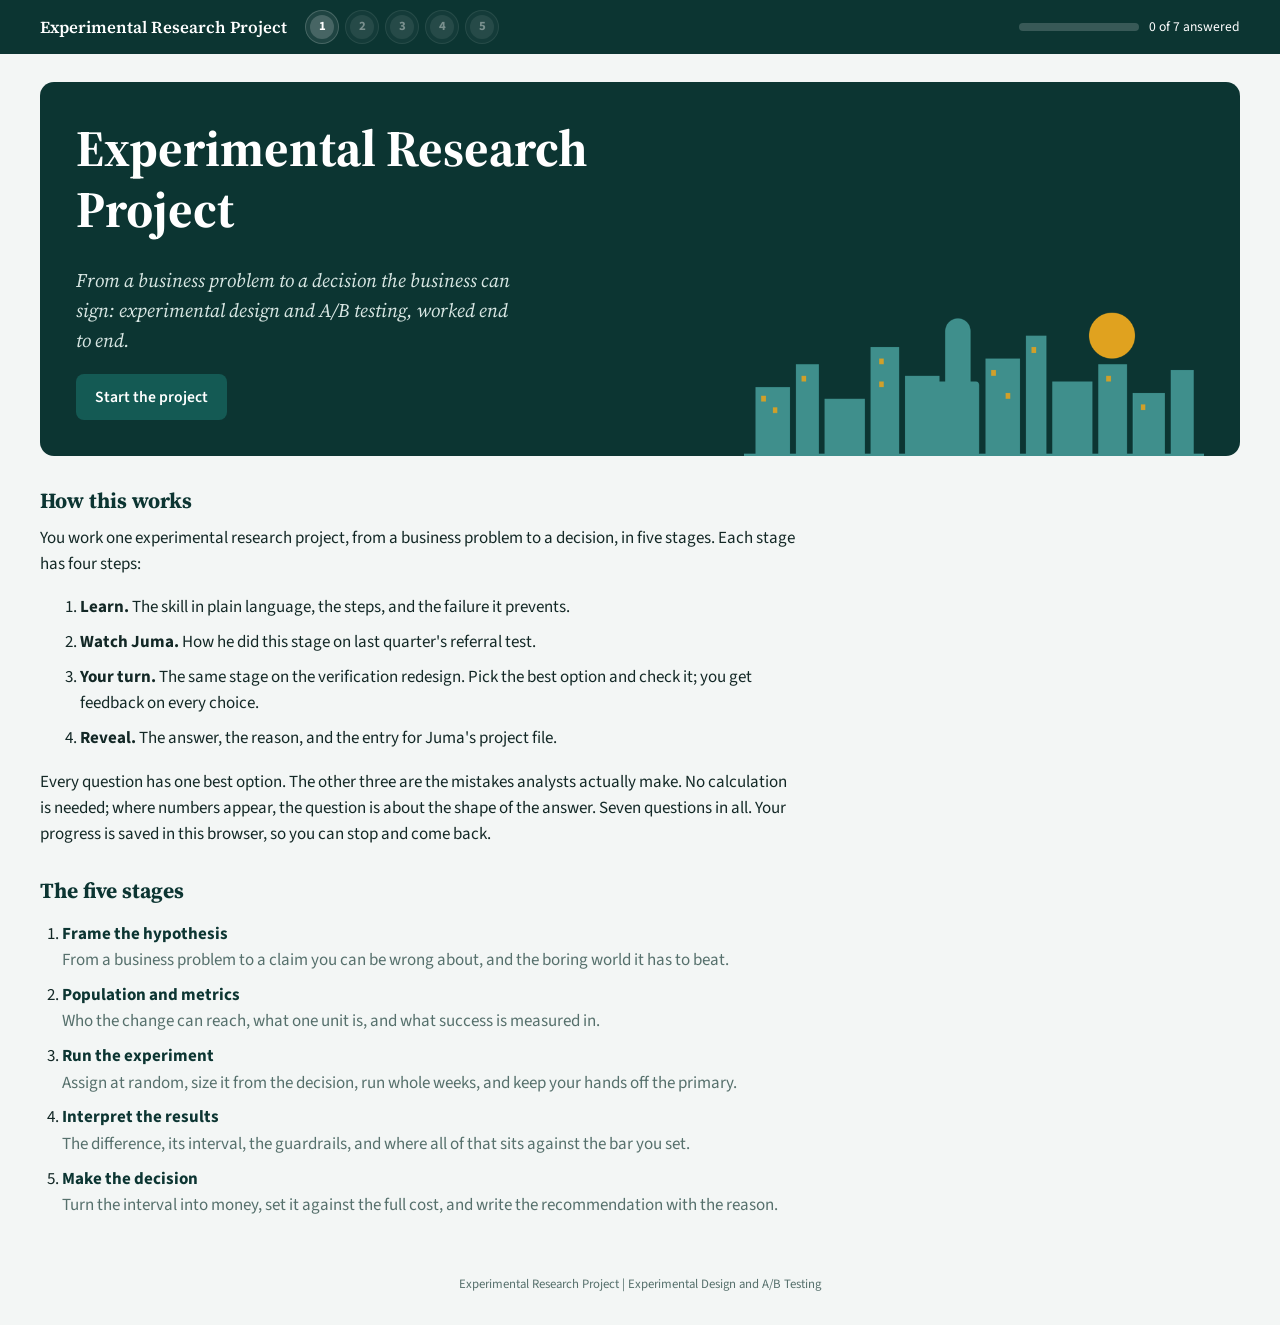
==== index.html @ 9e8434bf "Add site files" ====
<!DOCTYPE html>
<html lang="en">
<head>
  <meta charset="utf-8">
  <meta name="viewport" content="width=device-width, initial-scale=1">
  <title>Experimental Research Project | Experimental Design and A/B Testing</title>
  <meta name="description" content="A self-paced interactive activity: take a business problem at Tuma, a Nairobi mobile wallet, through hypothesis, population and metrics, running the experiment, interpretation and the decision.">
  <meta name="theme-color" content="#0c3532">
  <link rel="icon" href="data:image/svg+xml,%3Csvg xmlns='http://www.w3.org/2000/svg' viewBox='0 0 100 100'%3E%3Ctext y='.9em' font-size='90'%3E%F0%9F%A7%AA%3C/text%3E%3C/svg%3E">
  <link rel="preconnect" href="https://fonts.googleapis.com">
  <link rel="preconnect" href="https://fonts.gstatic.com" crossorigin>
  <link rel="stylesheet" href="https://fonts.googleapis.com/css2?family=Source+Sans+3:wght@400;600;700&family=Source+Serif+4:ital,opsz,wght@0,8..60,600;0,8..60,700;1,8..60,400&display=swap">
  <link rel="stylesheet" href="assets/style.css">
</head>
<body>
  <a class="skip" href="#main">Skip to content</a>
  <div id="app">
    <noscript>
      <p style="padding:24px">This activity needs JavaScript. Please enable it in your browser and reload the page.</p>
    </noscript>
  </div>
  <script src="assets/data.js"></script>
  <script src="assets/app.js"></script>
</body>
</html>
---- assets/style.css ----
:root {
  --deep: #0c3532;
  --teal: #145a54;
  --teal-2: #2f7e76;
  --mist: #e6eeec;
  --paper: #ffffff;
  --page: #f3f6f5;
  --ink: #132826;
  --muted: #56706c;
  --line: #d3dfdc;
  --amber: #e2a12e;
  --amber-soft: #fbf1dc;
  --ok: #1b7446;
  --ok-soft: #e4f3ea;
  --bad: #a8321f;
  --bad-soft: #fbe9e5;
  --info-soft: #e6eff7;
  --info: #24527a;
  --serif: "Source Serif 4", Georgia, "Times New Roman", serif;
  --sans: "Source Sans 3", "Segoe UI", Roboto, Helvetica, Arial, sans-serif;
  --radius: 10px;
}

* { box-sizing: border-box; }
html { -webkit-text-size-adjust: 100%; scroll-padding-top: 90px; }
body {
  margin: 0;
  font-family: var(--sans);
  font-size: 17px;
  line-height: 1.55;
  color: var(--ink);
  background: var(--page);
}
img { max-width: 100%; height: auto; }
h1, h2, h3, h4 { font-family: var(--serif); line-height: 1.2; margin: 0 0 .5em; color: var(--deep); }
h1 { font-size: clamp(1.7rem, 3.5vw, 2.4rem); }
h2 { font-size: 1.35rem; }
h3 { font-size: 1.08rem; }
h4 { font-size: 1rem; margin-bottom: .25em; }
p { margin: 0 0 .9em; }
h1:focus, [tabindex="-1"]:focus { outline: none; }
:focus-visible { outline: 3px solid var(--amber); outline-offset: 2px; }

.sr-only {
  position: absolute; width: 1px; height: 1px; padding: 0; margin: -1px;
  overflow: hidden; clip: rect(0 0 0 0); white-space: nowrap; border: 0;
}
.skip { position: absolute; left: -999px; top: 0; background: var(--amber); color: var(--deep); padding: 8px 12px; z-index: 10; }
.skip:focus { left: 8px; }

.muted { color: var(--muted); }
.small { font-size: .9rem; }

/* header */
.top { background: var(--deep); color: #fff; position: sticky; top: 0; z-index: 5; }
.top-inner {
  max-width: 1240px; margin: 0 auto; padding: 10px 20px;
  display: flex; align-items: center; gap: 18px; flex-wrap: wrap;
}
.brand {
  font-family: var(--serif); font-size: 1.05rem; font-weight: 600;
  color: #fff; background: none; border: 0; padding: 4px 0; cursor: pointer;
}
.pills { list-style: none; margin: 0; padding: 0; display: flex; gap: 6px; flex-wrap: wrap; }
.pill {
  display: inline-flex; align-items: center; gap: 8px;
  background: rgba(255,255,255,.08); color: #fff;
  border: 1px solid rgba(255,255,255,.18); border-radius: 999px;
  padding: 4px 12px 4px 4px; font: inherit; font-size: .85rem; cursor: pointer;
}
.pill:hover:not(:disabled) { background: rgba(255,255,255,.16); }
.pill-num {
  width: 24px; height: 24px; border-radius: 50%;
  display: inline-grid; place-items: center;
  background: rgba(255,255,255,.18); font-weight: 700; font-size: .8rem;
}
.pill.is-current { background: var(--amber); color: var(--deep); border-color: var(--amber); }
.pill.is-current .pill-num { background: var(--deep); color: #fff; }
.pill.is-done .pill-num { background: var(--teal-2); }
.pill.is-locked { opacity: .45; cursor: not-allowed; }
.meter { margin-left: auto; display: flex; align-items: center; gap: 10px; font-size: .85rem; }
.meter-bar { width: 120px; height: 8px; background: rgba(255,255,255,.18); border-radius: 99px; overflow: hidden; }
.meter-bar span { display: block; height: 100%; background: var(--amber); }

.pill:not(.is-current) .pill-label { position: absolute; width: 1px; height: 1px; overflow: hidden; clip: rect(0 0 0 0); white-space: nowrap; }
.pill:not(.is-current) { padding: 4px; }
@media (max-width: 480px) {
  .pill .pill-label { position: absolute; width: 1px; height: 1px; overflow: hidden; clip: rect(0 0 0 0); white-space: nowrap; }
  .pill { padding: 4px; }
}
@media (max-width: 560px) {
  .meter { margin-left: 0; width: 100%; }
  .meter-bar { flex: 1; }
}

/* layout */
.layout { max-width: 1240px; margin: 0 auto; padding: 28px 20px 40px; }
.layout.with-file { display: grid; grid-template-columns: minmax(0, 1fr) 320px; gap: 28px; align-items: start; }
@media (max-width: 960px) { .layout.with-file { grid-template-columns: minmax(0, 1fr); } }
.main { min-width: 0; }
.foot { text-align: center; font-size: .8rem; color: var(--muted); padding: 0 20px 30px; }

/* buttons */
.btn {
  font: inherit; font-weight: 600; font-size: .98rem;
  border-radius: 8px; padding: 10px 18px; cursor: pointer;
  border: 1px solid transparent; min-height: 44px;
}
.btn:disabled { opacity: .45; cursor: not-allowed; }
.btn-primary { background: var(--teal); color: #fff; }
.btn-primary:hover:not(:disabled) { background: var(--deep); }
.btn-quiet { background: var(--paper); color: var(--teal); border-color: var(--line); }
.btn-quiet:hover:not(:disabled) { border-color: var(--teal); }
.btn-ghost-light { background: transparent; color: #fff; border-color: rgba(255,255,255,.4); }
.btn.small { font-size: .88rem; min-height: 38px; padding: 6px 12px; }
.actions { display: flex; gap: 12px; flex-wrap: wrap; margin-top: 18px; }
.nav-row {
  display: flex; justify-content: space-between; align-items: center; gap: 12px; flex-wrap: wrap;
  margin-top: 32px; padding-top: 20px; border-top: 1px solid var(--line);
}
.hint { color: var(--muted); font-size: .92rem; }

/* home */
.hero-band {
  background: var(--deep); color: #fff; border-radius: 14px;
  padding: 36px 36px 0; display: grid; grid-template-columns: 1.4fr 1fr; gap: 24px; align-items: end;
}
.hero-band h1 { color: #fff; font-size: clamp(2rem, 5vw, 3.2rem); }
.hero-text { padding-bottom: 36px; }
.lede { font-family: var(--serif); font-style: italic; font-size: 1.2rem; color: #d8e6e3; max-width: 44ch; }
.lede.dark { color: var(--muted); max-width: 70ch; }
.hero-art { display: block; align-self: end; }
@media (max-width: 760px) {
  .hero-band { grid-template-columns: 1fr; padding: 28px 22px 0; }
  .hero-text { padding-bottom: 0; }
}
.howto { max-width: 760px; margin: 32px 0 0; }
.howto h2 { margin-top: 1.4em; }
.how-steps li, .stage-list li { margin-bottom: .5em; }
.stage-list { padding-left: 1.3em; }
.stage-list strong { display: block; color: var(--deep); }
.stage-list span { color: var(--muted); }

/* setting */
.stats { list-style: none; padding: 0; margin: 20px 0; display: grid; grid-template-columns: repeat(auto-fit, minmax(140px, 1fr)); gap: 12px; }
.stats li { background: var(--deep); color: #fff; border-radius: var(--radius); padding: 16px; }
.stats strong { display: block; font-family: var(--serif); font-size: 1.7rem; }
.stats span { font-size: .88rem; color: #cfe0dc; }
.problem {
  background: var(--amber-soft); border-radius: var(--radius); padding: 20px;
  display: grid; grid-template-columns: 200px 1fr; gap: 20px; align-items: center;
}
.persona {
  margin-top: 20px; background: var(--paper); border: 1px solid var(--line); border-radius: var(--radius);
  padding: 20px; display: grid; grid-template-columns: 150px 1fr; gap: 20px; align-items: start;
}
.avatar { width: 150px; border-radius: 50%; }
.avatar-sm { width: 44px; height: 44px; border-radius: 50%; background: var(--mist); flex: none; }
@media (max-width: 640px) {
  .problem, .persona { grid-template-columns: 1fr; }
  .problem img { max-width: 220px; }
  .avatar { width: 110px; }
}

/* stage */
.stage-head { display: flex; gap: 16px; align-items: center; margin-bottom: 18px; }
.stage-head h1 { margin: 0; }
.badge {
  width: 52px; height: 52px; border-radius: 50%; background: var(--deep); color: #fff;
  display: grid; place-items: center; font-family: var(--serif); font-size: 1.5rem; font-weight: 700; flex: none;
}
.kicker { font-size: .85rem; color: var(--muted); margin: 0 0 4px; }
.tagline { font-family: var(--serif); font-style: italic; font-size: 1.12rem; color: var(--teal); }

.steps { display: flex; gap: 8px; flex-wrap: wrap; margin-bottom: 24px; }
.step {
  display: inline-flex; align-items: center; gap: 8px;
  font: inherit; font-size: .95rem; font-weight: 600;
  background: var(--paper); color: var(--ink); border: 1px solid var(--line);
  border-radius: 8px; padding: 8px 14px; cursor: pointer; min-height: 44px;
}
.step-num {
  width: 22px; height: 22px; border-radius: 50%; background: var(--mist); color: var(--deep);
  display: inline-grid; place-items: center; font-size: .78rem;
}
.step.is-current { background: var(--deep); color: #fff; border-color: var(--deep); }
.step.is-current .step-num { background: var(--amber); }
.step:disabled { opacity: .5; cursor: not-allowed; }

.grid-2 { display: grid; grid-template-columns: minmax(0, 1.5fr) minmax(0, 1fr); gap: 24px; align-items: start; }
@media (max-width: 760px) { .grid-2 { grid-template-columns: 1fr; } }
.panel-dark { background: var(--deep); color: #eaf2f0; border-radius: var(--radius); padding: 20px 22px; }
.panel-dark h3 { color: #fff; }
.panel-dark ol { margin: 0; padding-left: 1.2em; }
.panel-dark li { margin-bottom: .45em; }
.failure { background: var(--amber-soft); border-radius: var(--radius); padding: 16px 18px; margin-top: 18px; }
.failure p { margin: 0; }
.result { background: var(--mist); border-radius: var(--radius); padding: 12px 16px; }
.artifact-head { display: flex; align-items: center; gap: 12px; margin-bottom: 10px; }
.artifact-head h3 { margin: 0; }
.artifact { margin: 0; display: grid; grid-template-columns: minmax(90px, 40%) 1fr; }
.artifact dt, .artifact dd { padding: 8px 0; border-top: 1px solid rgba(255,255,255,.14); margin: 0; font-size: .92rem; }
.artifact dt { color: var(--amber); font-weight: 600; padding-right: 10px; }

/* questions */
.question {
  background: var(--paper); border: 1px solid var(--line); border-radius: 14px;
  display: grid; grid-template-columns: minmax(0, 1fr) minmax(0, 1.6fr); overflow: hidden; margin-bottom: 24px;
}
@media (max-width: 820px) { .question { grid-template-columns: 1fr; } }
.desk { background: var(--mist); padding: 20px; display: flex; flex-direction: column; justify-content: space-between; gap: 12px; }
.desk-art { max-width: 220px; align-self: center; }
.q-body { padding: 20px 22px; }
.prompt { font-size: 1.3rem; }
.options { display: grid; gap: 10px; margin: 14px 0; }
.option {
  position: relative; display: flex; gap: 12px; align-items: flex-start;
  border: 2px solid var(--line); border-radius: var(--radius); padding: 12px 14px;
  background: var(--page); cursor: pointer;
}
.option:hover { border-color: var(--teal-2); }
.option input { position: absolute; opacity: 0; width: 1px; height: 1px; }
.option:focus-within { outline: 3px solid var(--amber); outline-offset: 2px; }
.opt-key {
  flex: none; width: 30px; height: 30px; border-radius: 50%;
  background: var(--paper); border: 1px solid var(--line);
  display: grid; place-items: center; font-weight: 700; color: var(--deep); text-transform: lowercase;
}
.option.is-selected { border-color: var(--teal); background: #eef6f4; }
.option.is-selected .opt-key { background: var(--teal); color: #fff; border-color: var(--teal); }
.option.is-wrong { border-color: #e7b5ab; background: var(--bad-soft); cursor: not-allowed; }
.option.is-wrong .opt-text { color: #7a4a42; text-decoration: line-through; text-decoration-color: rgba(168,50,31,.5); }
.option.is-wrong .opt-key { background: var(--bad); color: #fff; border-color: var(--bad); }
.option.is-right { border-color: var(--ok); background: var(--ok-soft); }
.option.is-right .opt-key { background: var(--ok); color: #fff; border-color: var(--ok); }
.question.is-done .option:not(.is-right):not(.is-wrong) { opacity: .6; cursor: default; }
.q-actions { display: flex; align-items: center; gap: 12px; flex-wrap: wrap; }

.feedback { border-radius: var(--radius); padding: 14px 16px; margin-top: 14px; border: 1px solid; }
.feedback p { margin: 0 0 .4em; }
.feedback p:last-child { margin-bottom: 0; }
.fb-title { font-weight: 700; }
.feedback.ok { background: var(--ok-soft); border-color: #9fd2b3; }
.feedback.ok .fb-title { color: var(--ok); }
.feedback.bad { background: var(--bad-soft); border-color: #e7b5ab; }
.feedback.bad .fb-title { color: var(--bad); }
.feedback.info { background: var(--info-soft); border-color: #b3c9dd; }
.feedback.info .fb-title { color: var(--info); }
.fb-next { font-style: italic; }
.history { margin-top: 12px; font-size: .93rem; }
.history summary { cursor: pointer; color: var(--teal); font-weight: 600; padding: 4px 0; }
.history p { margin: .5em 0 0; }

/* reveal */
.reveal-grid { display: grid; grid-template-columns: repeat(auto-fit, minmax(260px, 1fr)); gap: 18px; }
.reveal-card { background: var(--paper); border: 1px solid var(--line); border-radius: 14px; padding: 20px; }
.reveal-letter { font-family: var(--serif); font-size: 2.4rem; font-weight: 700; color: var(--amber); line-height: 1; }
.reveal-answer { font-weight: 600; margin-top: 6px; }
.file-entry { background: var(--deep); color: #eaf2f0; border-radius: 14px; padding: 20px 22px; margin-top: 18px; }
.file-entry h3 { color: var(--amber); }
.file-entry p { margin: 0; }

/* project file */
.file {
  background: var(--paper); border: 1px solid var(--line); border-radius: 14px; padding: 18px;
  position: sticky; top: 90px; max-height: calc(100vh - 110px); overflow: auto;
}
@media (max-width: 960px) { .file { position: static; max-height: none; } }
.file-full { position: static; max-height: none; margin: 24px 0; }
.file-head { display: flex; align-items: center; gap: 10px; margin-bottom: 8px; }
.file-head h2 { margin: 0; font-size: 1.15rem; }
.entries { list-style: none; margin: 0 0 14px; padding: 0; }
.entries li { display: flex; gap: 10px; padding: 10px 0; border-top: 1px solid var(--line); }
.entries p { margin: 0; font-size: .88rem; }
.entries .empty p { color: var(--muted); font-style: italic; }
.entry-num {
  flex: none; width: 26px; height: 26px; border-radius: 50%;
  display: grid; place-items: center; font-size: .8rem; font-weight: 700;
  background: var(--mist); color: var(--deep);
}
.entries .filled .entry-num { background: var(--ok); color: #fff; }
.file-full .entries p { font-size: .95rem; }

/* finish */
.score {
  display: flex; gap: 22px; align-items: center; flex-wrap: wrap;
  background: var(--deep); color: #eaf2f0; border-radius: 14px; padding: 22px 26px; margin-top: 18px;
}
.score h2 { color: #fff; margin-bottom: .2em; }
.score p { margin: 0; }
.score-num { font-family: var(--serif); font-size: 3.2rem; font-weight: 700; color: var(--amber); line-height: 1; }
.score-num span { font-size: 1.6rem; color: #cfe0dc; }
.match { background: var(--paper); border: 1px solid var(--line); border-radius: 14px; padding: 22px; }
.match-list { list-style: none; padding: 0; margin: 16px 0; display: grid; gap: 12px; }
.match-row {
  display: grid; grid-template-columns: minmax(0, 1fr) 240px; gap: 10px 16px; align-items: center;
  border: 2px solid var(--line); border-radius: var(--radius); padding: 12px 14px;
}
.match-row label { cursor: pointer; }
.match-n { font-weight: 700; margin-right: 6px; color: var(--teal); }
.match-select {
  font: inherit; font-size: .95rem; padding: 8px 10px; border-radius: 8px;
  border: 1px solid var(--line); background: var(--page); color: var(--ink); min-height: 44px; width: 100%;
}
.match-row.is-right { border-color: var(--ok); background: var(--ok-soft); }
.match-row.is-wrong { border-color: #e7b5ab; background: var(--bad-soft); }
.match-fb { grid-column: 1 / -1; margin: 0; font-weight: 600; font-size: .92rem; }
.is-right .match-fb { color: var(--ok); }
.is-wrong .match-fb { color: var(--bad); }
@media (max-width: 640px) { .match-row { grid-template-columns: 1fr; } }
.lesson { background: var(--amber-soft); border-radius: 14px; padding: 22px; margin-top: 24px; }
.lesson p { font-family: var(--serif); font-size: 1.3rem; margin: 0; color: var(--deep); }


@media print {
  .top, .nav-row, .steps, .btn, .foot, .match .q-actions { display: none !important; }
  body { background: #fff; }
  .layout.with-file { display: block; }
  .file { position: static; max-height: none; }
}

@media (max-width: 640px) {
  .top { position: static; }
  html { scroll-padding-top: 12px; }
  .top-inner { gap: 10px; }
  .desk-art { max-width: 150px; }
  .q-body, .desk { padding: 16px; }
  .file { top: 0; }
}

/* ---------- transitions ---------- */
:root {
  --ease-out: cubic-bezier(.22, .8, .3, 1);
  --ease-in: cubic-bezier(.5, 0, .75, .2);
}
.meter-bar span { transition: width .6s var(--ease-out); }

/* page leave */
.is-leaving { pointer-events: none; }
.leave-fwd { animation: leave-fwd .17s var(--ease-in) forwards; }
.leave-back { animation: leave-back .17s var(--ease-in) forwards; }
@keyframes leave-fwd { to { opacity: 0; transform: translateX(-18px); } }
@keyframes leave-back { to { opacity: 0; transform: translateX(18px); } }

/* page enter: the page slides in, then its parts follow in a short cascade */
.enter-fwd { animation: enter-fwd .38s var(--ease-out) both; }
.enter-back { animation: enter-back .38s var(--ease-out) both; }
@keyframes enter-fwd { from { opacity: 0; transform: translateX(26px); } to { opacity: 1; transform: none; } }
@keyframes enter-back { from { opacity: 0; transform: translateX(-26px); } to { opacity: 1; transform: none; } }

.enter-fwd > section > *,
.enter-back > section > * { animation: rise .45s var(--ease-out) both; }
.enter-fwd > section > *:nth-child(2), .enter-back > section > *:nth-child(2) { animation-delay: .04s; }
.enter-fwd > section > *:nth-child(3), .enter-back > section > *:nth-child(3) { animation-delay: .08s; }
.enter-fwd > section > *:nth-child(4), .enter-back > section > *:nth-child(4) { animation-delay: .12s; }
.enter-fwd > section > *:nth-child(n+5), .enter-back > section > *:nth-child(n+5) { animation-delay: .16s; }
@keyframes rise { from { opacity: 0; transform: translateY(10px); } to { opacity: 1; transform: none; } }

/* controls */
.btn, .step, .pill, .option, .match-row, .match-select, .history summary {
  transition: background-color .2s, border-color .2s, color .2s, box-shadow .2s, transform .12s, opacity .2s;
}
.btn:active:not(:disabled), .step:active:not(:disabled), .pill:active:not(:disabled) { transform: scale(.97); }
.btn-primary:not(:disabled):hover { box-shadow: 0 4px 14px rgba(12, 53, 50, .22); }
.option .opt-key { transition: background-color .2s, color .2s, border-color .2s, transform .2s var(--ease-out); }
.option.is-selected .opt-key { transform: scale(1.08); }

/* answer feedback */
.feedback-wrap.is-fresh .feedback { animation: pop .35s var(--ease-out) both; }
.feedback-wrap.is-fresh .feedback.bad { animation: pop .35s var(--ease-out) both, nudge .35s .1s ease-in-out; }
@keyframes pop { from { opacity: 0; transform: translateY(8px) scale(.98); } to { opacity: 1; transform: none; } }
@keyframes nudge { 0%, 100% { translate: 0; } 25% { translate: -5px; } 75% { translate: 5px; } }
.question.is-fresh .option.is-right .opt-key { animation: tick .4s var(--ease-out); }
@keyframes tick { from { transform: scale(.4); } 60% { transform: scale(1.2); } to { transform: scale(1); } }

/* expandable explanations */
.history[open] > p { animation: rise .3s var(--ease-out) both; }

/* project file entry that was just added */
.entries .just-filled { animation: glow 1.6s ease-out; border-radius: 8px; }
.entries .just-filled .entry-num { animation: tick .5s .2s var(--ease-out) both; }
@keyframes glow { 0% { background: var(--amber-soft); } 100% { background: transparent; } }

/* matching result */
.match.is-checked .match-row { animation: rise .35s var(--ease-out) both; }
.match.is-checked .match-row:nth-child(2) { animation-delay: .05s; }
.match.is-checked .match-row:nth-child(3) { animation-delay: .1s; }
.match.is-checked .match-row:nth-child(4) { animation-delay: .15s; }
.match.is-checked .match-row:nth-child(5) { animation-delay: .2s; }
#match-result .feedback { animation: pop .35s .2s var(--ease-out) both; }

/* score count-in on the finish page */
.enter-fwd .score-num { animation: pop .6s .3s var(--ease-out) both; }

@media (prefers-reduced-motion: reduce) {
  *, *::before, *::after {
    animation: none !important;
    transition: none !important;
    scroll-behavior: auto !important;
  }
}
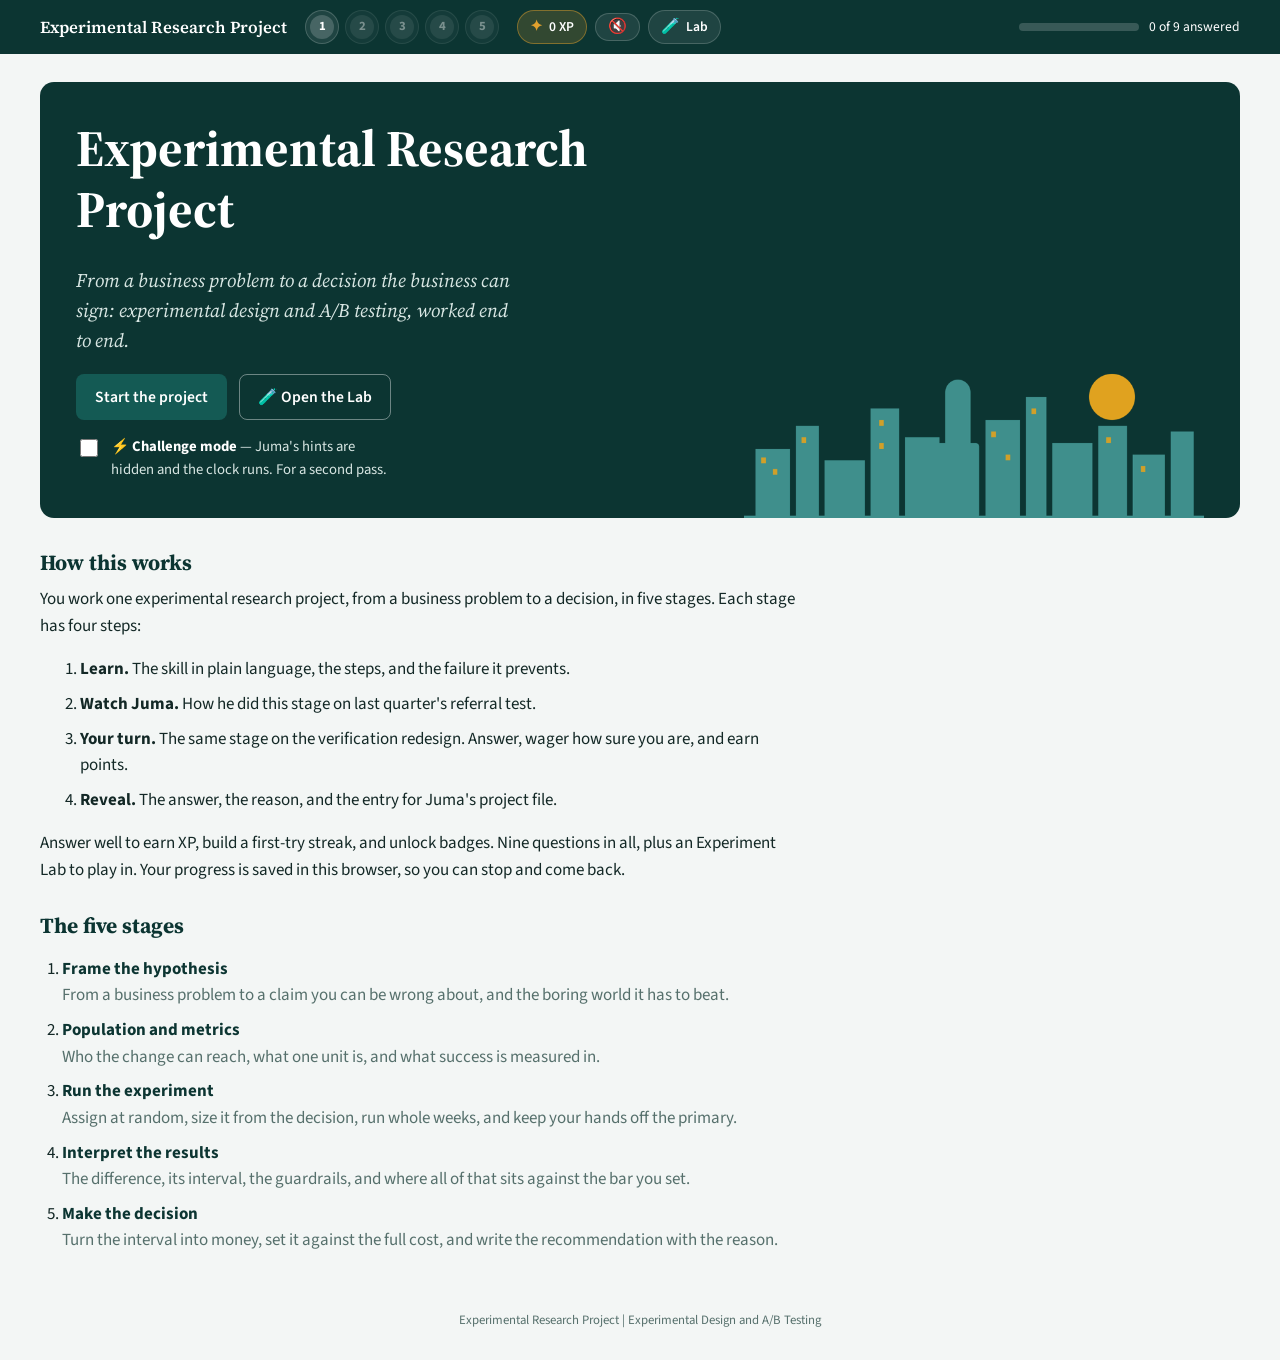
==== commit d38f20c1: "Add gamification: points, badges, simulator, sharing, tests Layer game mechanics and hands-on intera" ====
--- a/index.html
+++ b/index.html
@@ -20,6 +20,7 @@
     </noscript>
   </div>
   <script src="assets/data.js"></script>
+  <script src="assets/logic.js"></script>
   <script src="assets/app.js"></script>
 </body>
 </html>
--- a/assets/style.css
+++ b/assets/style.css
@@ -392,6 +392,192 @@
 /* score count-in on the finish page */
 .enter-fwd .score-num { animation: pop .6s .3s var(--ease-out) both; }
 
+/* ================= gamification additions ================= */
+
+/* header HUD */
+.hud { display: flex; align-items: center; gap: 8px; flex-wrap: wrap; }
+.hud-chip {
+  display: inline-flex; align-items: center; gap: 6px;
+  background: rgba(255,255,255,.08); color: #fff;
+  border: 1px solid rgba(255,255,255,.18); border-radius: 999px;
+  padding: 5px 12px; font: inherit; font-size: .85rem; font-weight: 600; cursor: default;
+}
+button.hud-chip { cursor: pointer; }
+button.hud-chip:hover { background: rgba(255,255,255,.16); }
+.hud-ico { font-size: .95rem; line-height: 1; }
+.hud-xp { background: rgba(226,161,46,.18); border-color: rgba(226,161,46,.45); }
+.hud-xp .hud-ico { color: var(--amber); }
+.hud-streak { background: rgba(226,161,46,.16); border-color: rgba(226,161,46,.4); }
+.hud-btn.is-on { background: var(--amber); color: var(--deep); border-color: var(--amber); }
+.hud-timer { font-variant-numeric: tabular-nums; }
+@media (max-width: 560px) { .hud { width: 100%; order: 3; } }
+
+.chal-toggle { display: flex; gap: 10px; align-items: flex-start; margin-top: 16px; font-size: .92rem; color: #d8e6e3; cursor: pointer; max-width: 46ch; }
+.chal-toggle input { margin-top: 3px; width: 18px; height: 18px; flex: none; accent-color: var(--amber); }
+.chal-toggle strong { color: #fff; }
+
+.xp-earn { display: inline-block; margin-left: 8px; background: var(--amber-soft); color: #8a5d10; border-radius: 999px; padding: 1px 10px; font-size: .82rem; font-weight: 700; }
+
+/* confidence wager */
+.wager { display: flex; align-items: center; gap: 12px; flex-wrap: wrap; margin: 6px 0 14px; }
+.wager-label { font-weight: 600; color: var(--muted); font-size: .92rem; }
+.wager-opts { display: flex; gap: 8px; flex-wrap: wrap; }
+.wager-btn {
+  font: inherit; font-weight: 600; font-size: .9rem; cursor: pointer;
+  background: var(--page); border: 1.5px solid var(--line); color: var(--ink);
+  border-radius: 999px; padding: 6px 14px; display: inline-flex; align-items: center; gap: 6px; min-height: 40px;
+}
+.wager-btn:hover { border-color: var(--teal-2); }
+.wager-btn.is-on { background: var(--teal); color: #fff; border-color: var(--teal); }
+.wager-mult { font-size: .78rem; opacity: .85; }
+.wager-locked { font-size: .9rem; color: var(--muted); margin: 4px 0 12px; }
+
+/* slider question */
+.slider-wrap { margin: 16px 0; }
+.slider-readout { text-align: center; margin-bottom: 6px; }
+.slider-val { font-family: var(--serif); font-size: 2rem; font-weight: 700; color: var(--teal); }
+.slider-range { width: 100%; accent-color: var(--teal); height: 32px; }
+.slider-range.light { accent-color: var(--amber); }
+.slider-scale { display: flex; justify-content: space-between; font-size: .82rem; color: var(--muted); }
+
+/* ordering question */
+.order-list { list-style: none; margin: 14px 0; padding: 0; display: grid; gap: 8px; counter-reset: ord; }
+.order-item {
+  display: flex; align-items: center; gap: 12px;
+  background: var(--page); border: 2px solid var(--line); border-radius: var(--radius); padding: 10px 12px;
+  cursor: grab;
+}
+.order-item.dragging { opacity: .5; }
+.order-item.drop-hint { border-color: var(--teal); background: #eef6f4; }
+.order-list.is-locked .order-item { cursor: default; }
+.order-item.is-right { border-color: var(--ok); background: var(--ok-soft); }
+.order-item.is-off { opacity: .6; }
+.order-grip { color: var(--muted); font-size: 1.2rem; cursor: grab; flex: none; }
+.order-text { flex: 1; }
+.order-text::before { counter-increment: ord; content: counter(ord) ". "; font-weight: 700; color: var(--teal); }
+.order-moves { display: flex; flex-direction: column; gap: 2px; flex: none; }
+.order-move { font: inherit; font-size: .7rem; line-height: 1; cursor: pointer; background: var(--paper); border: 1px solid var(--line); border-radius: 5px; width: 30px; height: 22px; color: var(--teal); }
+.order-move:disabled { opacity: .35; cursor: not-allowed; }
+
+/* branching consequence */
+.consequence { background: var(--amber-soft); border-radius: var(--radius); padding: 16px 18px; margin-top: 16px; }
+.consequence.in-reveal { margin-top: 18px; }
+.consequence h3 { margin-bottom: .4em; }
+.consequence-good { font-weight: 600; }
+
+/* experiment lab */
+.lab-callout { background: var(--mist); border-left: 4px solid var(--teal); border-radius: 8px; padding: 12px 16px; margin-top: 16px; }
+.lab-callout p { margin-bottom: 10px; }
+.lab-grid { display: grid; grid-template-columns: minmax(0, 340px) minmax(0, 1fr); gap: 24px; align-items: start; margin: 20px 0; }
+@media (max-width: 820px) { .lab-grid { grid-template-columns: 1fr; } }
+.lab-controls { display: grid; gap: 18px; }
+.lab-field label { display: flex; justify-content: space-between; font-weight: 600; color: #eaf2f0; margin-bottom: 4px; gap: 12px; }
+.lab-num { color: var(--amber); font-variant-numeric: tabular-nums; }
+.lab-actions { display: flex; gap: 10px; flex-wrap: wrap; }
+.lab-panel { background: var(--paper); border: 1px solid var(--line); border-radius: 14px; padding: 20px; }
+.lab-readout { display: flex; gap: 16px; flex-wrap: wrap; align-items: stretch; margin-bottom: 16px; }
+.lab-stat { background: var(--mist); border-radius: var(--radius); padding: 12px 16px; flex: 1; min-width: 130px; }
+.lab-stat-num { display: block; font-family: var(--serif); font-size: 1.9rem; font-weight: 700; color: var(--deep); }
+.lab-stat span:last-child { font-size: .82rem; color: var(--muted); }
+.lab-badge { width: 100%; border-radius: var(--radius); padding: 10px 14px; font-weight: 600; font-size: .92rem; }
+.lab-badge.ok { background: var(--ok-soft); color: var(--ok); }
+.lab-badge.warn { background: var(--amber-soft); color: #8a5d10; }
+.lab-viz { margin: 8px 0 12px; }
+.viz-svg { width: 100%; height: auto; background: #f7faf9; border: 1px solid var(--line); border-radius: var(--radius); }
+.viz-zero { stroke: #93a7a3; stroke-width: .5; stroke-dasharray: 2 2; }
+.viz-true { stroke: var(--amber); stroke-width: .8; }
+.viz-tick { fill: var(--muted); font-size: 4px; text-anchor: middle; }
+.viz-tick.true { fill: #8a5d10; }
+.viz-ci { stroke-width: 1.4; }
+.viz-ci.sig { stroke: var(--ok); }
+.viz-ci.ns { stroke: #b9c6c2; }
+.viz-dot.sig { fill: var(--ok); }
+.viz-dot.ns { fill: #8fa39e; }
+.viz-key { display: flex; gap: 16px; flex-wrap: wrap; font-size: .82rem; color: var(--muted); margin-top: 6px; }
+.viz-key i { display: inline-block; width: 12px; height: 4px; border-radius: 2px; vertical-align: middle; margin-right: 4px; }
+.viz-key .k-true { background: var(--amber); } .viz-key .k-sig { background: var(--ok); } .viz-key .k-ns { background: #b9c6c2; }
+
+/* score board on finish */
+.score { flex-direction: column; align-items: stretch; gap: 18px; }
+.score-main { display: flex; gap: 22px; align-items: center; flex-wrap: wrap; }
+.score-stats { list-style: none; display: flex; gap: 14px; flex-wrap: wrap; margin: 0; padding: 0; }
+.score-stats li { background: rgba(255,255,255,.08); border-radius: var(--radius); padding: 10px 18px; }
+.score-stats strong { display: block; font-family: var(--serif); font-size: 1.5rem; color: #fff; }
+.score-stats span { font-size: .8rem; color: #cfe0dc; }
+
+/* badges */
+.badges { margin-top: 24px; }
+.badge-grid { list-style: none; margin: 14px 0 0; padding: 0; display: grid; grid-template-columns: repeat(auto-fill, minmax(150px, 1fr)); gap: 12px; }
+.badge-card { background: var(--paper); border: 1px solid var(--line); border-radius: 12px; padding: 14px; text-align: center; display: flex; flex-direction: column; gap: 4px; }
+.badge-card.locked { opacity: .55; }
+.badge-card.got { border-color: var(--amber); box-shadow: 0 2px 10px rgba(226,161,46,.18); }
+.badge-ico { font-size: 2rem; line-height: 1; }
+.badge-name { font-weight: 700; color: var(--deep); }
+.badge-desc { font-size: .82rem; color: var(--muted); }
+
+/* epilogue */
+.epilogue { background: var(--mist); border-radius: 14px; padding: 20px 22px; margin-top: 22px; }
+
+/* share card */
+.share { background: var(--paper); border: 1px solid var(--line); border-radius: 14px; padding: 22px; margin-top: 22px; }
+.share-name { display: block; font-size: .9rem; color: var(--muted); margin: 10px 0; }
+.share-name input { display: block; margin-top: 4px; font: inherit; padding: 8px 12px; border: 1px solid var(--line); border-radius: 8px; min-height: 42px; width: 100%; max-width: 300px; }
+.share-preview { max-width: 360px; margin: 14px 0; }
+.share-preview canvas { display: block; border-radius: 12px; border: 1px solid var(--line); }
+.share-actions { display: flex; gap: 10px; flex-wrap: wrap; }
+
+/* matching drag and drop */
+.match-board { display: grid; grid-template-columns: minmax(0, 1fr) minmax(0, 1.2fr); gap: 18px; margin: 16px 0; align-items: start; }
+@media (max-width: 720px) { .match-board { grid-template-columns: 1fr; } }
+.match-pool { display: flex; flex-direction: column; gap: 10px; background: var(--mist); border: 2px dashed var(--line); border-radius: var(--radius); padding: 14px; min-height: 80px; }
+.match-pool.drop-hint { border-color: var(--teal); background: #eef6f4; }
+.pool-empty { margin: 0; }
+.match-chip {
+  display: flex; align-items: flex-start; gap: 8px; text-align: left;
+  font: inherit; font-size: .92rem; cursor: grab;
+  background: var(--paper); border: 1.5px solid var(--line); border-radius: var(--radius); padding: 10px 12px; color: var(--ink);
+}
+.match-chip:hover { border-color: var(--teal-2); }
+.match-chip.is-sel { border-color: var(--teal); box-shadow: 0 0 0 2px rgba(20,90,84,.25); }
+.match-chip.dragging { opacity: .5; }
+.match-chip.is-placed { background: var(--page); width: 100%; }
+.chip-grip { color: var(--muted); font-size: 1.1rem; line-height: 1.2; flex: none; }
+.match-slots { list-style: none; margin: 0; padding: 0; display: grid; gap: 10px; }
+.match-slot { border: 2px dashed var(--line); border-radius: var(--radius); padding: 12px; }
+.match-slot.drop-hint { border-color: var(--teal); background: #eef6f4; }
+.match-slot.is-right { border-style: solid; border-color: var(--ok); background: var(--ok-soft); }
+.match-slot.is-wrong { border-style: solid; border-color: #e7b5ab; background: var(--bad-soft); }
+.slot-head { display: flex; align-items: center; gap: 10px; margin-bottom: 8px; }
+.slot-num { flex: none; width: 26px; height: 26px; border-radius: 50%; background: var(--deep); color: #fff; display: grid; place-items: center; font-weight: 700; font-size: .85rem; }
+.slot-title { font-weight: 600; color: var(--deep); }
+.slot-empty { display: block; color: var(--muted); font-size: .88rem; font-style: italic; }
+.match-slot .match-fb { grid-column: auto; margin: 8px 0 0; font-weight: 600; font-size: .9rem; }
+.match-slot.is-right .match-fb { color: var(--ok); }
+.match-slot.is-wrong .match-fb { color: var(--bad); }
+
+/* challenge lock panel */
+.challenge-lock .panel-dark { max-width: 640px; }
+
+/* confetti overlay */
+#fx-canvas { position: fixed; inset: 0; width: 100%; height: 100%; pointer-events: none; z-index: 40; }
+
+/* toasts */
+#toasts { position: fixed; top: 16px; right: 16px; z-index: 50; display: flex; flex-direction: column; gap: 10px; max-width: 320px; }
+.toast {
+  display: flex; align-items: center; gap: 12px;
+  background: var(--deep); color: #fff; border-radius: 12px; padding: 12px 16px;
+  box-shadow: 0 8px 26px rgba(12,53,50,.32); border-left: 4px solid var(--amber);
+  opacity: 0; transform: translateX(24px); transition: opacity .3s, transform .3s;
+}
+.toast.in { opacity: 1; transform: none; }
+.toast-ico { font-size: 1.5rem; line-height: 1; }
+.toast-kicker { display: block; font-size: .72rem; text-transform: uppercase; letter-spacing: .06em; color: var(--amber); }
+.toast-title { display: block; font-weight: 700; }
+@media (max-width: 480px) { #toasts { left: 12px; right: 12px; max-width: none; } }
+
+/* xp count-in on finish */
+.enter-fwd .badge-card.got { animation: pop .5s var(--ease-out) both; }
+
 @media (prefers-reduced-motion: reduce) {
   *, *::before, *::after {
     animation: none !important;
